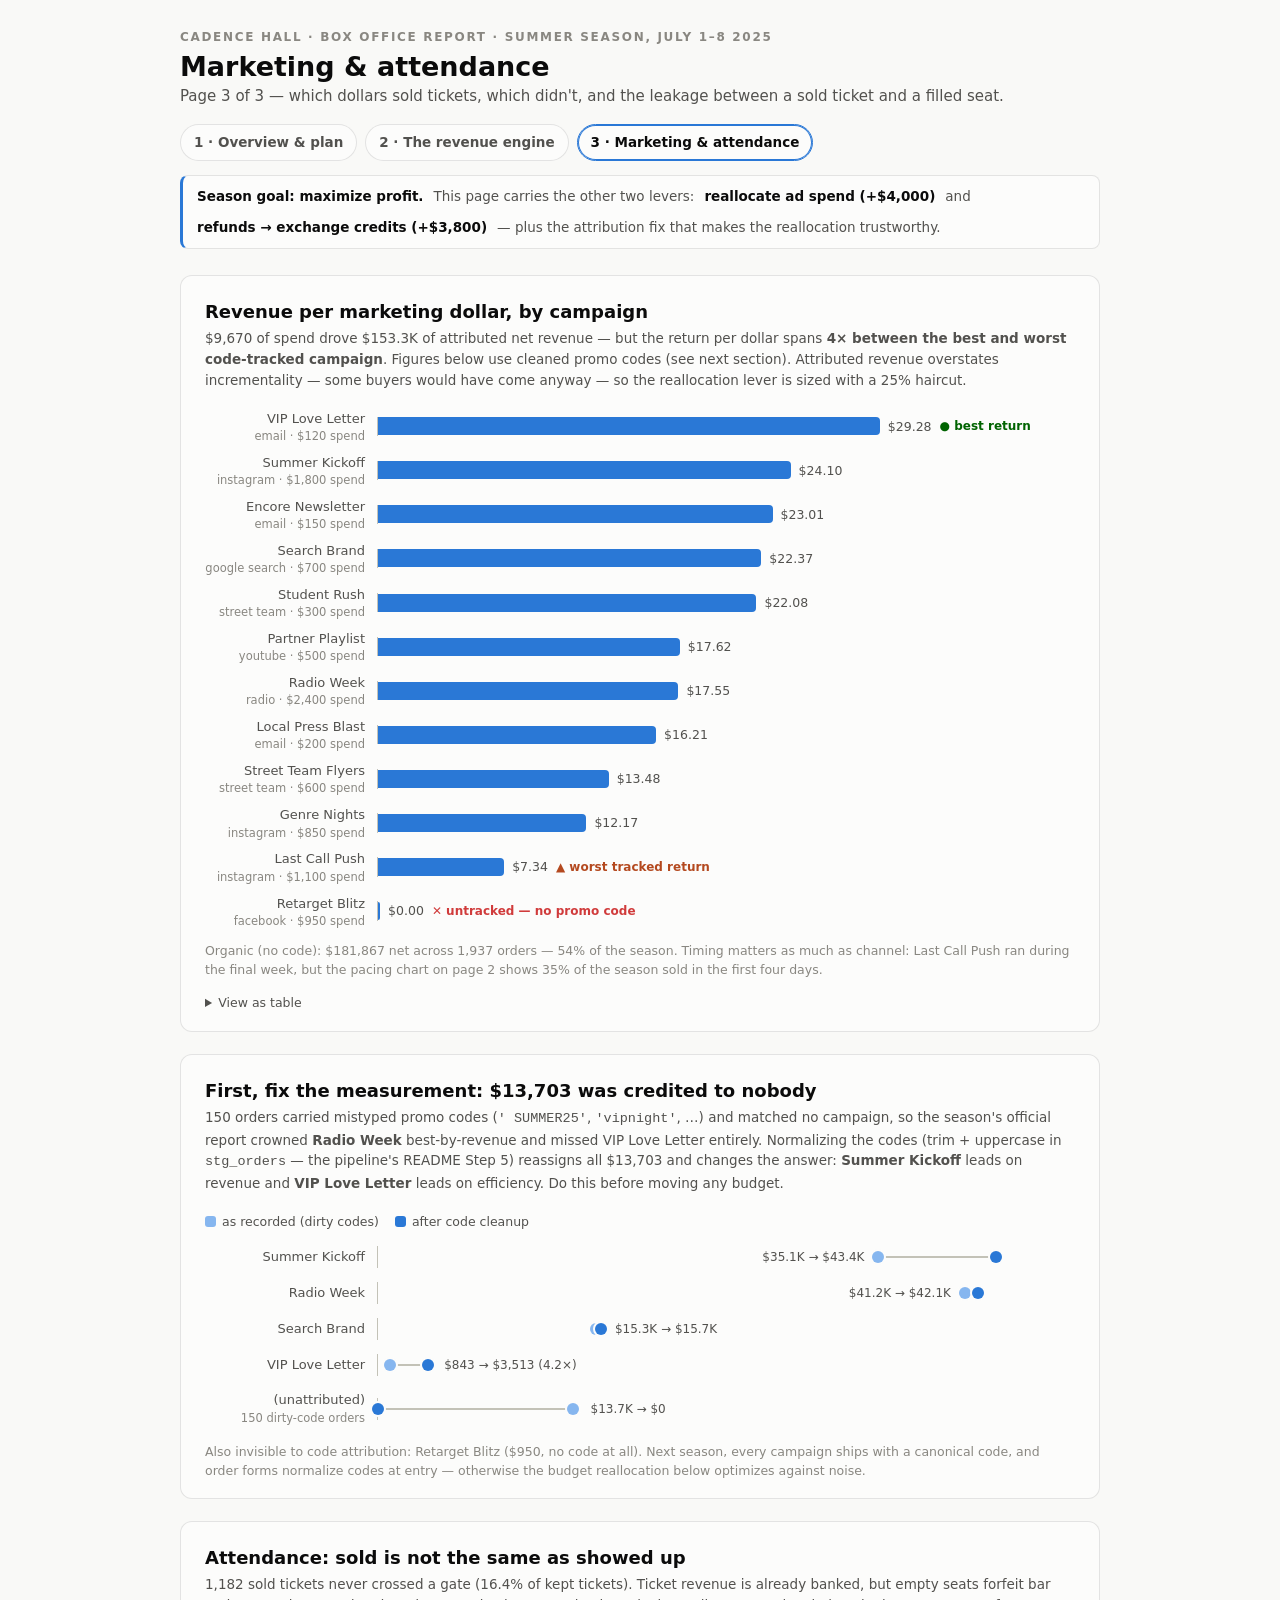
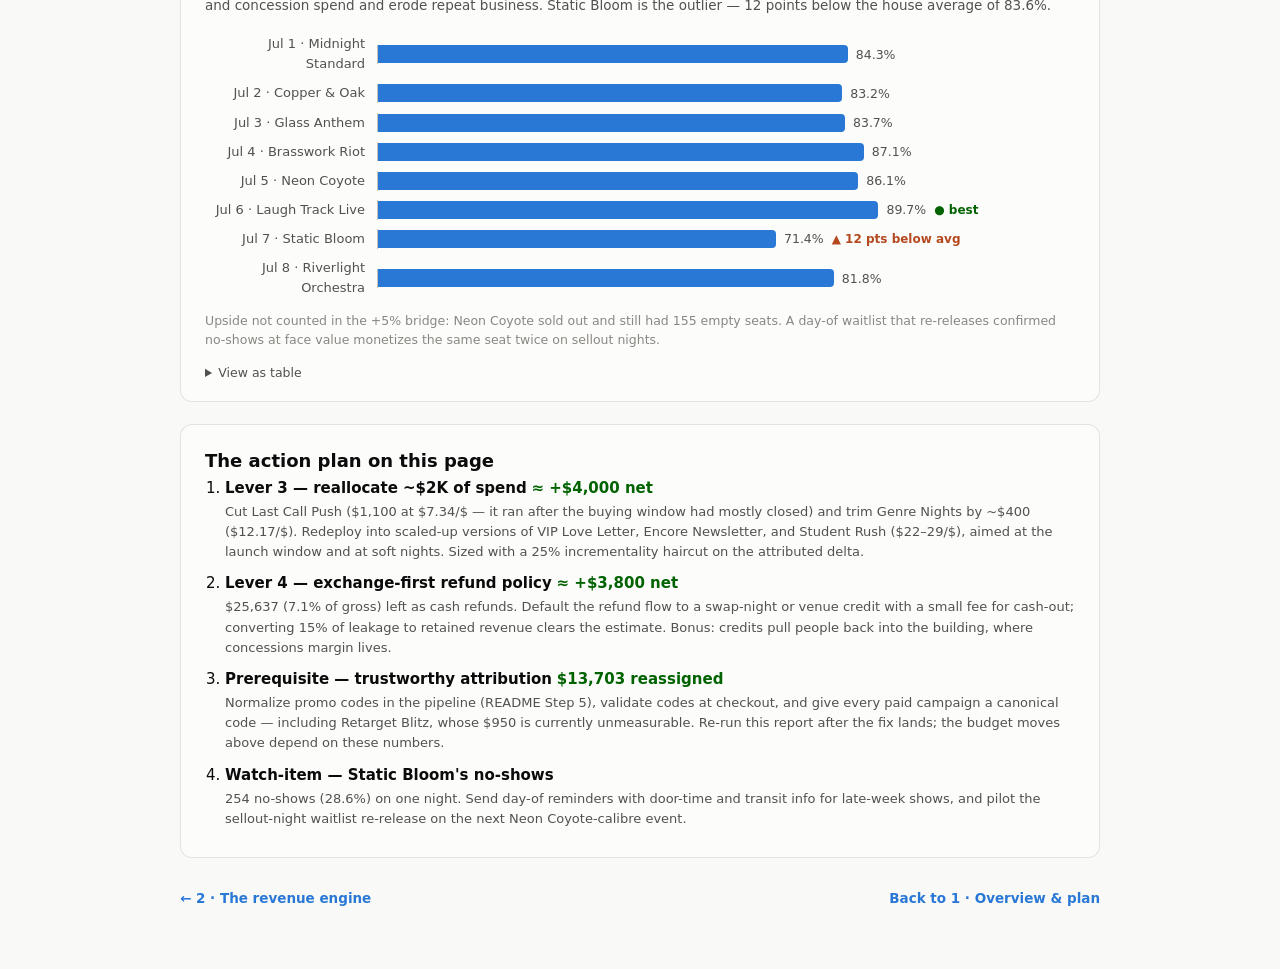
==== reports/boxoffice/marketing.html @ 955389da "Box office report: 3-page HTML dashboard targeting +5% YoY net revenue Static, dependency-free repor" ====
<!doctype html>
<html lang="en">
<head>
<meta charset="utf-8">
<meta name="viewport" content="width=device-width, initial-scale=1">
<title>Cadence Hall box office — 3 · Marketing &amp; attendance</title>
<link rel="stylesheet" href="report.css">
</head>
<body>

<header class="masthead">
  <div class="venue">Cadence Hall · Box office report · Summer season, July 1–8 2025</div>
  <h1>Marketing &amp; attendance</h1>
  <p class="sub">Page 3 of 3 — which dollars sold tickets, which didn't, and the leakage between a sold ticket and a filled seat.</p>
  <nav class="pages" aria-label="Report pages">
    <a href="index.html">1 · Overview &amp; plan</a>
    <a href="revenue.html">2 · The revenue engine</a>
    <a href="marketing.html" aria-current="page">3 · Marketing &amp; attendance</a>
  </nav>
  <p class="goal"><strong>Season goal: maximize profit.</strong> This page carries the other two levers: <strong>reallocate ad spend (+$4,000)</strong> and <strong>refunds → exchange credits (+$3,800)</strong> — plus the attribution fix that makes the reallocation trustworthy.</p>
</header>

<main>

<section class="card">
  <h2>Revenue per marketing dollar, by campaign</h2>
  <p class="lede">$9,670 of spend drove $153.3K of attributed net revenue — but the return per dollar spans <strong>4× between the best and worst code-tracked campaign</strong>. Figures below use cleaned promo codes (see next section). Attributed revenue overstates incrementality — some buyers would have come anyway — so the reallocation lever is sized with a 25% haircut.</p>

  <div class="hbars" role="img" aria-label="Bar chart of net revenue per dollar of spend by campaign, from VIP Love Letter at $29.28 down to Retarget Blitz at $0.">
    <div class="rlabel">VIP Love Letter<small>email · $120 spend</small></div>
    <div class="rbar"><div class="bar" style="width:72%" tabindex="0" data-tip="VIP Love Letter — $29.28 net per $1 · $3,513 attributed · 84 tickets · skews VIP tier"></div><span class="val">$29.28</span><span class="flag good">● best return</span></div>

    <div class="rlabel">Summer Kickoff<small>instagram · $1,800 spend</small></div>
    <div class="rbar"><div class="bar" style="width:59.2%" tabindex="0" data-tip="Summer Kickoff — $24.10 net per $1 · $43,371 attributed · 1,007 tickets · the volume leader"></div><span class="val">$24.10</span></div>

    <div class="rlabel">Encore Newsletter<small>email · $150 spend</small></div>
    <div class="rbar"><div class="bar" style="width:56.6%" tabindex="0" data-tip="Encore Newsletter — $23.01 net per $1 · $3,452 attributed · 77 tickets"></div><span class="val">$23.01</span></div>

    <div class="rlabel">Search Brand<small>google search · $700 spend</small></div>
    <div class="rbar"><div class="bar" style="width:55%" tabindex="0" data-tip="Search Brand — $22.37 net per $1 · $15,656 attributed · 382 tickets"></div><span class="val">$22.37</span></div>

    <div class="rlabel">Student Rush<small>street team · $300 spend</small></div>
    <div class="rbar"><div class="bar" style="width:54.3%" tabindex="0" data-tip="Student Rush — $22.08 net per $1 · $6,623 attributed · 157 tickets"></div><span class="val">$22.08</span></div>

    <div class="rlabel">Partner Playlist<small>youtube · $500 spend</small></div>
    <div class="rbar"><div class="bar" style="width:43.3%" tabindex="0" data-tip="Partner Playlist — $17.62 net per $1 · $8,809 attributed · 203 tickets"></div><span class="val">$17.62</span></div>

    <div class="rlabel">Radio Week<small>radio · $2,400 spend</small></div>
    <div class="rbar"><div class="bar" style="width:43.1%" tabindex="0" data-tip="Radio Week — $17.55 net per $1 · $42,123 attributed · 972 tickets · the biggest budget line, middling efficiency"></div><span class="val">$17.55</span></div>

    <div class="rlabel">Local Press Blast<small>email · $200 spend</small></div>
    <div class="rbar"><div class="bar" style="width:39.9%" tabindex="0" data-tip="Local Press Blast — $16.21 net per $1 · $3,242 attributed · 78 tickets"></div><span class="val">$16.21</span></div>

    <div class="rlabel">Street Team Flyers<small>street team · $600 spend</small></div>
    <div class="rbar"><div class="bar" style="width:33.1%" tabindex="0" data-tip="Street Team Flyers — $13.48 net per $1 · $8,086 attributed · 191 tickets"></div><span class="val">$13.48</span></div>

    <div class="rlabel">Genre Nights<small>instagram · $850 spend</small></div>
    <div class="rbar"><div class="bar" style="width:29.9%" tabindex="0" data-tip="Genre Nights — $12.17 net per $1 · $10,345 attributed · 235 tickets"></div><span class="val">$12.17</span></div>

    <div class="rlabel">Last Call Push<small>instagram · $1,100 spend</small></div>
    <div class="rbar"><div class="bar" style="width:18.1%" tabindex="0" data-tip="Last Call Push — $7.34 net per $1 · $8,079 attributed · 187 tickets · ran Jul 1–8, after most buying had happened (see pacing, page 2)"></div><span class="val">$7.34</span><span class="flag serious">▲ worst tracked return</span></div>

    <div class="rlabel">Retarget Blitz<small>facebook · $950 spend</small></div>
    <div class="rbar"><div class="bar" style="width:0.3%" tabindex="0" data-tip="Retarget Blitz — $950 spent, zero orders attributed: the campaign ran with no promo code, so code-based attribution cannot see it at all"></div><span class="val">$0.00</span><span class="flag critical">✕ untracked — no promo code</span></div>
  </div>

  <p class="note">Organic (no code): $181,867 net across 1,937 orders — 54% of the season. Timing matters as much as channel: Last Call Push ran during the final week, but the pacing chart on page 2 shows 35% of the season sold in the first four days.</p>

  <details class="tablewrap">
    <summary>View as table</summary>
    <div class="scroll">
    <table class="data">
      <tr><th>Campaign</th><th>Channel</th><th>Spend</th><th>Orders</th><th>Tickets</th><th>Attributed net</th><th>Net per $1</th></tr>
      <tr><td>VIP Love Letter</td><td>email</td><td>$120</td><td>41</td><td>84</td><td>$3,513</td><td>$29.28</td></tr>
      <tr><td>Summer Kickoff</td><td>instagram</td><td>$1,800</td><td>472</td><td>1,007</td><td>$43,371</td><td>$24.10</td></tr>
      <tr><td>Encore Newsletter</td><td>email</td><td>$150</td><td>36</td><td>77</td><td>$3,452</td><td>$23.01</td></tr>
      <tr><td>Search Brand</td><td>google search</td><td>$700</td><td>180</td><td>382</td><td>$15,656</td><td>$22.37</td></tr>
      <tr><td>Student Rush</td><td>street team</td><td>$300</td><td>78</td><td>157</td><td>$6,623</td><td>$22.08</td></tr>
      <tr><td>Partner Playlist</td><td>youtube</td><td>$500</td><td>90</td><td>203</td><td>$8,809</td><td>$17.62</td></tr>
      <tr><td>Radio Week</td><td>radio</td><td>$2,400</td><td>454</td><td>972</td><td>$42,123</td><td>$17.55</td></tr>
      <tr><td>Local Press Blast</td><td>email</td><td>$200</td><td>41</td><td>78</td><td>$3,242</td><td>$16.21</td></tr>
      <tr><td>Street Team Flyers</td><td>street team</td><td>$600</td><td>91</td><td>191</td><td>$8,086</td><td>$13.48</td></tr>
      <tr><td>Genre Nights</td><td>instagram</td><td>$850</td><td>109</td><td>235</td><td>$10,345</td><td>$12.17</td></tr>
      <tr><td>Last Call Push</td><td>instagram</td><td>$1,100</td><td>89</td><td>187</td><td>$8,079</td><td>$7.34</td></tr>
      <tr><td>Retarget Blitz</td><td>facebook</td><td>$950</td><td>0</td><td>0</td><td>$0</td><td>$0.00</td></tr>
      <tr><td>(organic — no code)</td><td>—</td><td>$0</td><td>1,937</td><td>4,172</td><td>$181,867</td><td>—</td></tr>
    </table>
    </div>
  </details>
</section>

<section class="card" id="attribution">
  <h2>First, fix the measurement: $13,703 was credited to nobody</h2>
  <p class="lede">150 orders carried mistyped promo codes (<code>' SUMMER25'</code>, <code>'vipnight'</code>, …) and matched no campaign, so the season's official report crowned <strong>Radio Week</strong> best-by-revenue and missed VIP Love Letter entirely. Normalizing the codes (trim + uppercase in <code>stg_orders</code> — the pipeline's README Step 5) reassigns all $13,703 and changes the answer: <strong>Summer Kickoff</strong> leads on revenue and <strong>VIP Love Letter</strong> leads on efficiency. Do this before moving any budget.</p>

  <div class="legend">
    <span class="key"><span class="swatch" style="background:var(--s1-soft)"></span>as recorded (dirty codes)</span>
    <span class="key"><span class="swatch" style="background:var(--s1)"></span>after code cleanup</span>
  </div>

  <div class="dumbbell" role="img" aria-label="Dumbbell chart of attributed net revenue before and after promo-code cleanup for the five most affected rows.">
    <div class="drow">
      <div class="rlabel">Summer Kickoff</div>
      <div class="dtrack">
        <span class="join" style="left:71.8%; width:16.9%"></span>
        <span class="pt pre" style="left:71.8%" tabindex="0" data-tip="Summer Kickoff as recorded: $35,130 — ~90 of its orders had mangled codes"></span>
        <span class="pt post" style="left:88.7%" tabindex="0" data-tip="Summer Kickoff after cleanup: $43,371 (+$8,241)"></span>
        <span class="dval before" style="left:69.8%">$35.1K → $43.4K</span>
      </div>
    </div>
    <div class="drow">
      <div class="rlabel">Radio Week</div>
      <div class="dtrack">
        <span class="join" style="left:84.2%; width:1.9%"></span>
        <span class="pt pre" style="left:84.2%" tabindex="0" data-tip="Radio Week as recorded: $41,183"></span>
        <span class="pt post" style="left:86.1%" tabindex="0" data-tip="Radio Week after cleanup: $42,123 (+$940)"></span>
        <span class="dval before" style="left:82.2%">$41.2K → $42.1K</span>
      </div>
    </div>
    <div class="drow">
      <div class="rlabel">Search Brand</div>
      <div class="dtrack">
        <span class="join" style="left:31.3%; width:0.7%"></span>
        <span class="pt pre" style="left:31.3%" tabindex="0" data-tip="Search Brand as recorded: $15,308"></span>
        <span class="pt post" style="left:32%" tabindex="0" data-tip="Search Brand after cleanup: $15,656 (+$348)"></span>
        <span class="dval" style="left:34%">$15.3K → $15.7K</span>
      </div>
    </div>
    <div class="drow">
      <div class="rlabel">VIP Love Letter</div>
      <div class="dtrack">
        <span class="join" style="left:1.7%; width:5.5%"></span>
        <span class="pt pre" style="left:1.7%" tabindex="0" data-tip="VIP Love Letter as recorded: $843 — 30 of its 41 orders had mangled codes, hiding the season's best return"></span>
        <span class="pt post" style="left:7.2%" tabindex="0" data-tip="VIP Love Letter after cleanup: $3,513 (+$2,670) — 4.2× what was recorded"></span>
        <span class="dval" style="left:9.5%">$843 → $3,513 (4.2×)</span>
      </div>
    </div>
    <div class="drow">
      <div class="rlabel">(unattributed)<small>150 dirty-code orders</small></div>
      <div class="dtrack">
        <span class="join" style="left:0%; width:28%"></span>
        <span class="pt post" style="left:0%" tabindex="0" data-tip="Unattributed after cleanup: $0 — every dirty code reassigned to its campaign"></span>
        <span class="pt pre" style="left:28%" tabindex="0" data-tip="Unattributed as recorded: $13,703 of net revenue matching no campaign"></span>
        <span class="dval" style="left:30.5%">$13.7K → $0</span>
      </div>
    </div>
  </div>

  <p class="note">Also invisible to code attribution: Retarget Blitz ($950, no code at all). Next season, every campaign ships with a canonical code, and order forms normalize codes at entry — otherwise the budget reallocation below optimizes against noise.</p>
</section>

<section class="card">
  <h2>Attendance: sold is not the same as showed up</h2>
  <p class="lede">1,182 sold tickets never crossed a gate (16.4% of kept tickets). Ticket revenue is already banked, but empty seats forfeit bar and concession spend and erode repeat business. Static Bloom is the outlier — 12 points below the house average of 83.6%.</p>

  <div class="hbars" role="img" aria-label="Bar chart of show-up rate by night, chronological. House average 83.6%; Static Bloom lowest at 71.4%.">
    <div class="rlabel">Jul 1 · Midnight Standard</div>
    <div class="rbar"><div class="bar" style="width:67.4%" tabindex="0" data-tip="The Midnight Standard — 84.3% show-up · 764 of 906 kept tickets scanned · 142 no-shows"></div><span class="val">84.3%</span></div>
    <div class="rlabel">Jul 2 · Copper &amp; Oak</div>
    <div class="rbar"><div class="bar" style="width:66.6%" tabindex="0" data-tip="Copper &amp; Oak — 83.2% show-up · 681 of 819 · 138 no-shows"></div><span class="val">83.2%</span></div>
    <div class="rlabel">Jul 3 · Glass Anthem</div>
    <div class="rbar"><div class="bar" style="width:67%" tabindex="0" data-tip="Glass Anthem — 83.7% show-up · 416 of 497 · 81 no-shows"></div><span class="val">83.7%</span></div>
    <div class="rlabel">Jul 4 · Brasswork Riot</div>
    <div class="rbar"><div class="bar" style="width:69.7%" tabindex="0" data-tip="Brasswork Riot — 87.1% show-up · 911 of 1,046 · 135 no-shows"></div><span class="val">87.1%</span></div>
    <div class="rlabel">Jul 5 · Neon Coyote</div>
    <div class="rbar"><div class="bar" style="width:68.9%" tabindex="0" data-tip="Neon Coyote — 86.1% show-up · 958 of 1,113 · 155 no-shows on a sold-out night: releasable inventory"></div><span class="val">86.1%</span></div>
    <div class="rlabel">Jul 6 · Laugh Track Live</div>
    <div class="rbar"><div class="bar" style="width:71.8%" tabindex="0" data-tip="Laugh Track Live — 89.7% show-up · 866 of 965 · 99 no-shows — the season's best"></div><span class="val">89.7%</span><span class="flag good">● best</span></div>
    <div class="rlabel">Jul 7 · Static Bloom</div>
    <div class="rbar"><div class="bar" style="width:57.1%" tabindex="0" data-tip="Static Bloom — 71.4% show-up · 635 of 889 · 254 no-shows, more than double the house median"></div><span class="val">71.4%</span><span class="flag serious">▲ 12 pts below avg</span></div>
    <div class="rlabel">Jul 8 · Riverlight Orchestra</div>
    <div class="rbar"><div class="bar" style="width:65.4%" tabindex="0" data-tip="Riverlight Orchestra — 81.8% show-up · 799 of 977 · 178 no-shows"></div><span class="val">81.8%</span></div>
  </div>

  <p class="note">Upside not counted in the +5% bridge: Neon Coyote sold out and still had 155 empty seats. A day-of waitlist that re-releases confirmed no-shows at face value monetizes the same seat twice on sellout nights.</p>

  <details class="tablewrap">
    <summary>View as table</summary>
    <div class="scroll">
    <table class="data">
      <tr><th>Event</th><th>Date</th><th>Kept tickets</th><th>Scanned</th><th>Show-up</th><th>No-shows</th></tr>
      <tr><td>The Midnight Standard</td><td>Jul 1</td><td>906</td><td>764</td><td>84.3%</td><td>142</td></tr>
      <tr><td>Copper &amp; Oak</td><td>Jul 2</td><td>819</td><td>681</td><td>83.2%</td><td>138</td></tr>
      <tr><td>Glass Anthem</td><td>Jul 3</td><td>497</td><td>416</td><td>83.7%</td><td>81</td></tr>
      <tr><td>Brasswork Riot</td><td>Jul 4</td><td>1,046</td><td>911</td><td>87.1%</td><td>135</td></tr>
      <tr><td>Neon Coyote</td><td>Jul 5</td><td>1,113</td><td>958</td><td>86.1%</td><td>155</td></tr>
      <tr><td>Laugh Track Live</td><td>Jul 6</td><td>965</td><td>866</td><td>89.7%</td><td>99</td></tr>
      <tr><td>Static Bloom</td><td>Jul 7</td><td>889</td><td>635</td><td>71.4%</td><td>254</td></tr>
      <tr><td>Riverlight Orchestra</td><td>Jul 8</td><td>977</td><td>799</td><td>81.8%</td><td>178</td></tr>
    </table>
    </div>
  </details>
</section>

<section class="card">
  <h2>The action plan on this page</h2>
  <ol class="actions">
    <li><strong>Lever 3 — reallocate ~$2K of spend</strong> <span class="amount">≈ +$4,000 net</span>
      <p>Cut Last Call Push ($1,100 at $7.34/$ — it ran after the buying window had mostly closed) and trim Genre Nights by ~$400 ($12.17/$). Redeploy into scaled-up versions of VIP Love Letter, Encore Newsletter, and Student Rush ($22–29/$), aimed at the launch window and at soft nights. Sized with a 25% incrementality haircut on the attributed delta.</p></li>
    <li><strong>Lever 4 — exchange-first refund policy</strong> <span class="amount">≈ +$3,800 net</span>
      <p>$25,637 (7.1% of gross) left as cash refunds. Default the refund flow to a swap-night or venue credit with a small fee for cash-out; converting 15% of leakage to retained revenue clears the estimate. Bonus: credits pull people back into the building, where concessions margin lives.</p></li>
    <li><strong>Prerequisite — trustworthy attribution</strong> <span class="amount">$13,703 reassigned</span>
      <p>Normalize promo codes in the pipeline (README Step 5), validate codes at checkout, and give every paid campaign a canonical code — including Retarget Blitz, whose $950 is currently unmeasurable. Re-run this report after the fix lands; the budget moves above depend on these numbers.</p></li>
    <li><strong>Watch-item — Static Bloom's no-shows</strong>
      <p>254 no-shows (28.6%) on one night. Send day-of reminders with door-time and transit info for late-week shows, and pilot the sellout-night waitlist re-release on the next Neon Coyote-calibre event.</p></li>
  </ol>
</section>

<div class="pagefoot">
  <a href="revenue.html">← 2 · The revenue engine</a>
  <a href="index.html">Back to 1 · Overview &amp; plan</a>
</div>

</main>
<script src="report.js"></script>
</body>
</html>
---- reports/boxoffice/report.css ----
/* Cadence Hall box office report — shared styles.
   Tokens follow the dataviz reference palette (validated light + dark). */

:root {
  color-scheme: light;
  --plane: #f9f9f7;
  --surface: #fcfcfb;
  --ink: #0b0b0b;
  --ink-2: #52514e;
  --muted: #898781;
  --grid: #e1e0d9;
  --baseline: #c3c2b7;
  --border: rgba(11, 11, 11, 0.10);
  --s1: #2a78d6;        /* categorical slot 1 — blue */
  --s1-soft: #86b6ef;   /* lighter step of same ramp (dumbbell "before", meter track uses --s1-track) */
  --s1-track: #cde2fb;
  --s1-wash: rgba(42, 120, 214, 0.10);
  --s2: #eb6834;        /* slot 2 — orange */
  --s3: #1baf7a;        /* slot 3 — aqua */
  --good: #006300;      /* success text (light) */
  --serious: #b4491f;   /* serious, darkened for text use on light */
  --critical: #d03b3b;
}
@media (prefers-color-scheme: dark) {
  :root:where(:not([data-theme="light"])) {
    color-scheme: dark;
    --plane: #0d0d0d;
    --surface: #1a1a19;
    --ink: #ffffff;
    --ink-2: #c3c2b7;
    --muted: #898781;
    --grid: #2c2c2a;
    --baseline: #383835;
    --border: rgba(255, 255, 255, 0.10);
    --s1: #3987e5;
    --s1-soft: #5598e7;
    --s1-track: #0d366b;
    --s1-wash: rgba(57, 135, 229, 0.12);
    --s2: #d95926;
    --s3: #199e70;
    --good: #0ca30c;
    --serious: #ec835a;
    --critical: #e66767;
  }
}
:root[data-theme="dark"] {
  color-scheme: dark;
  --plane: #0d0d0d;
  --surface: #1a1a19;
  --ink: #ffffff;
  --ink-2: #c3c2b7;
  --muted: #898781;
  --grid: #2c2c2a;
  --baseline: #383835;
  --border: rgba(255, 255, 255, 0.10);
  --s1: #3987e5;
  --s1-soft: #5598e7;
  --s1-track: #0d366b;
  --s1-wash: rgba(57, 135, 229, 0.12);
  --s2: #d95926;
  --s3: #199e70;
  --good: #0ca30c;
  --serious: #ec835a;
  --critical: #e66767;
}

* { box-sizing: border-box; }
body {
  margin: 0;
  background: var(--plane);
  color: var(--ink);
  font: 15px/1.55 system-ui, -apple-system, "Segoe UI", sans-serif;
}
main { max-width: 960px; margin: 0 auto; padding: 0 20px 64px; }
a { color: var(--s1); }

/* ---- header / nav / goal ribbon ---- */
.masthead { max-width: 960px; margin: 0 auto; padding: 28px 20px 0; }
.masthead .venue {
  font-size: 12px; letter-spacing: 0.14em; text-transform: uppercase;
  color: var(--muted); font-weight: 600;
}
.masthead h1 { margin: 4px 0 2px; font-size: 27px; line-height: 1.2; }
.masthead .sub { color: var(--ink-2); margin: 0 0 16px; }
nav.pages { display: flex; gap: 8px; flex-wrap: wrap; margin: 0 0 14px; }
nav.pages a {
  text-decoration: none; color: var(--ink-2); font-size: 13.5px; font-weight: 600;
  padding: 7px 13px; border: 1px solid var(--border); border-radius: 999px;
  background: var(--surface);
}
nav.pages a[aria-current="page"] { color: var(--ink); border-color: var(--s1); box-shadow: inset 0 0 0 1px var(--s1); }
.goal {
  display: flex; gap: 10px; align-items: baseline; flex-wrap: wrap;
  border: 1px solid var(--border); border-left: 3px solid var(--s1); border-radius: 8px;
  background: var(--surface); padding: 10px 14px; margin: 0 0 26px; font-size: 13.5px; color: var(--ink-2);
}
.goal strong { color: var(--ink); }

/* ---- cards & section chrome ---- */
section.card {
  background: var(--surface); border: 1px solid var(--border); border-radius: 12px;
  padding: 22px 24px 18px; margin: 0 0 22px;
}
section.card h2 { margin: 0 0 2px; font-size: 18px; }
section.card > .lede { margin: 0 0 18px; color: var(--ink-2); font-size: 13.5px; }
.note { color: var(--muted); font-size: 12.5px; margin: 12px 0 0; }
.spark-note { color: var(--ink-2); font-size: 13.5px; }

/* ---- hero + KPI tiles ---- */
.hero-row { display: flex; gap: 28px; align-items: flex-end; flex-wrap: wrap; margin-bottom: 18px; }
.hero .label { font-size: 13px; color: var(--ink-2); }
.hero .value { font-size: 52px; font-weight: 650; line-height: 1.05; letter-spacing: -0.01em; }
.hero .delta { font-size: 13.5px; color: var(--ink-2); margin-top: 2px; }
.hero .delta b { color: var(--good); }
.kpis { display: grid; grid-template-columns: repeat(auto-fit, minmax(150px, 1fr)); gap: 10px; }
.kpi { border: 1px solid var(--border); border-radius: 10px; padding: 12px 14px; min-width: 0; }
.kpi .label { font-size: 12.5px; color: var(--ink-2); }
.kpi .value { font-size: 22px; font-weight: 650; margin-top: 1px; }
.kpi .hint { font-size: 12px; color: var(--muted); margin-top: 1px; }

/* ---- horizontal bar chart (CSS grid rows) ---- */
.hbars { display: grid; grid-template-columns: minmax(120px, 172px) minmax(0, 1fr); row-gap: 9px; align-items: center; }
.hbars .rlabel { font-size: 13px; color: var(--ink-2); padding-right: 12px; text-align: right; overflow-wrap: anywhere; }
.hbars .rlabel small { display: block; color: var(--muted); font-size: 11.5px; line-height: 1.3; }
.hbars .rbar { display: flex; align-items: center; gap: 8px; min-width: 0; border-left: 1px solid var(--baseline); padding-left: 0; }
.bar {
  height: 18px; background: var(--s1); border-radius: 0 4px 4px 0; flex: none;
  min-width: 2px; outline-offset: 2px;
}
.bar:focus-visible { outline: 2px solid var(--s1); }
.rbar .val { font-size: 12.5px; color: var(--ink-2); white-space: nowrap; }
.rbar .flag { font-size: 12px; white-space: nowrap; font-weight: 600; }
.flag.serious { color: var(--serious); }
.flag.good { color: var(--good); }
.flag.critical { color: var(--critical); }

/* stacked variant: segments separated by a 2px surface gap */
.rbar.stack { gap: 0; }
.rbar.stack .seg { height: 18px; flex: none; min-width: 1px; }
.rbar.stack .seg + .seg { margin-left: 2px; }
.rbar.stack .seg.last { border-radius: 0 4px 4px 0; }
.seg.t-ga { background: var(--s1); }
.seg.t-bal { background: var(--s2); }
.seg.t-vip { background: var(--s3); }
.rbar.stack .val { margin-left: 8px; }

/* reference line overlay inside a bar row area */
.rbar { position: relative; }
.refline {
  position: absolute; top: -4px; bottom: -4px; width: 0;
  border-left: 2px dotted var(--muted); pointer-events: none;
}
.refline .tag {
  position: absolute; top: -1.35em; left: -8px; font-size: 10.5px; color: var(--muted); white-space: nowrap;
}

/* ---- meters (sell-through vs capacity) ---- */
.meter-row { display: grid; grid-template-columns: minmax(120px, 172px) minmax(0, 1fr) 118px; gap: 0 8px; align-items: center; margin-bottom: 9px; }
.meter-row .rlabel { font-size: 13px; color: var(--ink-2); text-align: right; padding-right: 12px; }
.meter { height: 14px; border-radius: 4px; background: var(--s1-track); overflow: hidden; }
.meter > i { display: block; height: 100%; background: var(--s1); border-radius: 0 4px 4px 0; }
.meter > i.full { border-radius: 0; }
.meter-row .val { font-size: 12.5px; color: var(--ink-2); white-space: nowrap; }

/* ---- legend ---- */
.legend { display: flex; gap: 16px; flex-wrap: wrap; margin: 0 0 14px; font-size: 12.5px; color: var(--ink-2); }
.legend .key { display: inline-flex; align-items: center; gap: 6px; }
.legend .swatch { width: 11px; height: 11px; border-radius: 3px; display: inline-block; }

/* ---- dumbbell ---- */
.dumbbell .drow { display: grid; grid-template-columns: minmax(120px, 172px) minmax(0, 1fr); align-items: center; row-gap: 14px; margin-bottom: 14px; }
.dumbbell .rlabel { font-size: 13px; color: var(--ink-2); text-align: right; padding-right: 12px; }
.dumbbell .rlabel small { display: block; color: var(--muted); font-size: 11.5px; }
.dtrack { position: relative; height: 22px; border-left: 1px solid var(--baseline); }
.dtrack .join { position: absolute; top: 50%; height: 2px; margin-top: -1px; background: var(--baseline); }
.dtrack .pt {
  position: absolute; top: 50%; width: 12px; height: 12px; border-radius: 50%;
  transform: translate(-50%, -50%); box-shadow: 0 0 0 2px var(--surface);
}
.dtrack .pt.pre { background: var(--s1-soft); }
.dtrack .pt.post { background: var(--s1); }
.dtrack .dval { position: absolute; top: 50%; transform: translateY(-50%); font-size: 12px; color: var(--ink-2); white-space: nowrap; }
.dtrack .dval.before { transform: translate(-100%, -50%); }

/* ---- line chart (inline SVG) ---- */
figure.linechart { margin: 0; }
figure.linechart svg { width: 100%; height: auto; display: block; }
.svg-grid { stroke: var(--grid); stroke-width: 1; }
.svg-axis { stroke: var(--baseline); stroke-width: 1; }
.svg-tick { fill: var(--muted); font-size: 11px; }
.svg-lab { fill: var(--ink-2); font-size: 11.5px; font-weight: 600; }
.svg-line { stroke: var(--s1); stroke-width: 2; fill: none; stroke-linejoin: round; stroke-linecap: round; }
.svg-area { fill: var(--s1-wash); }
.svg-dot { fill: var(--s1); stroke: var(--surface); stroke-width: 2; }
.svg-hit { fill: transparent; cursor: default; }
.svg-hit:focus-visible { outline: none; stroke: var(--s1); stroke-width: 2; fill: var(--s1-wash); }

/* ---- table twin ---- */
details.tablewrap { margin-top: 14px; }
details.tablewrap summary { cursor: pointer; font-size: 12.5px; color: var(--ink-2); }
details.tablewrap .scroll { overflow-x: auto; }
table.data { border-collapse: collapse; margin-top: 10px; font-size: 13px; min-width: 420px; }
table.data th, table.data td { padding: 5px 14px 5px 0; text-align: right; border-bottom: 1px solid var(--grid); font-variant-numeric: tabular-nums; }
table.data th { color: var(--ink-2); font-weight: 600; font-size: 12px; }
table.data th:first-child, table.data td:first-child { text-align: left; font-variant-numeric: normal; }

/* ---- callout cards / action list ---- */
.cards3 { display: grid; grid-template-columns: repeat(auto-fit, minmax(240px, 1fr)); gap: 12px; }
.callout { border: 1px solid var(--border); border-radius: 10px; padding: 14px 16px; min-width: 0; }
.callout h3 { margin: 0 0 4px; font-size: 14.5px; }
.callout p { margin: 0; font-size: 13px; color: var(--ink-2); }
.callout .go { display: inline-block; margin-top: 8px; font-size: 13px; font-weight: 600; }
ol.actions { margin: 0; padding-left: 20px; }
ol.actions li { margin-bottom: 10px; }
ol.actions .amount { font-weight: 650; color: var(--good); white-space: nowrap; }
ol.actions p { margin: 2px 0 0; font-size: 13px; color: var(--ink-2); }

.pagefoot { display: flex; justify-content: space-between; gap: 12px; margin-top: 30px; font-size: 13.5px; }
.pagefoot a { font-weight: 600; text-decoration: none; }

/* On narrow screens the inline flags don't fit beside bars; their content is
   also in the tooltips, tables, and prose, so hide them rather than overflow. */
@media (max-width: 700px) {
  .rbar .flag { display: none; }
  .dtrack .dval { display: none; }
}

/* ---- tooltip ---- */
#tt {
  position: fixed; z-index: 10; pointer-events: none; display: none; max-width: 280px;
  background: var(--ink); color: var(--plane); font-size: 12.5px; line-height: 1.4;
  padding: 7px 10px; border-radius: 7px;
}
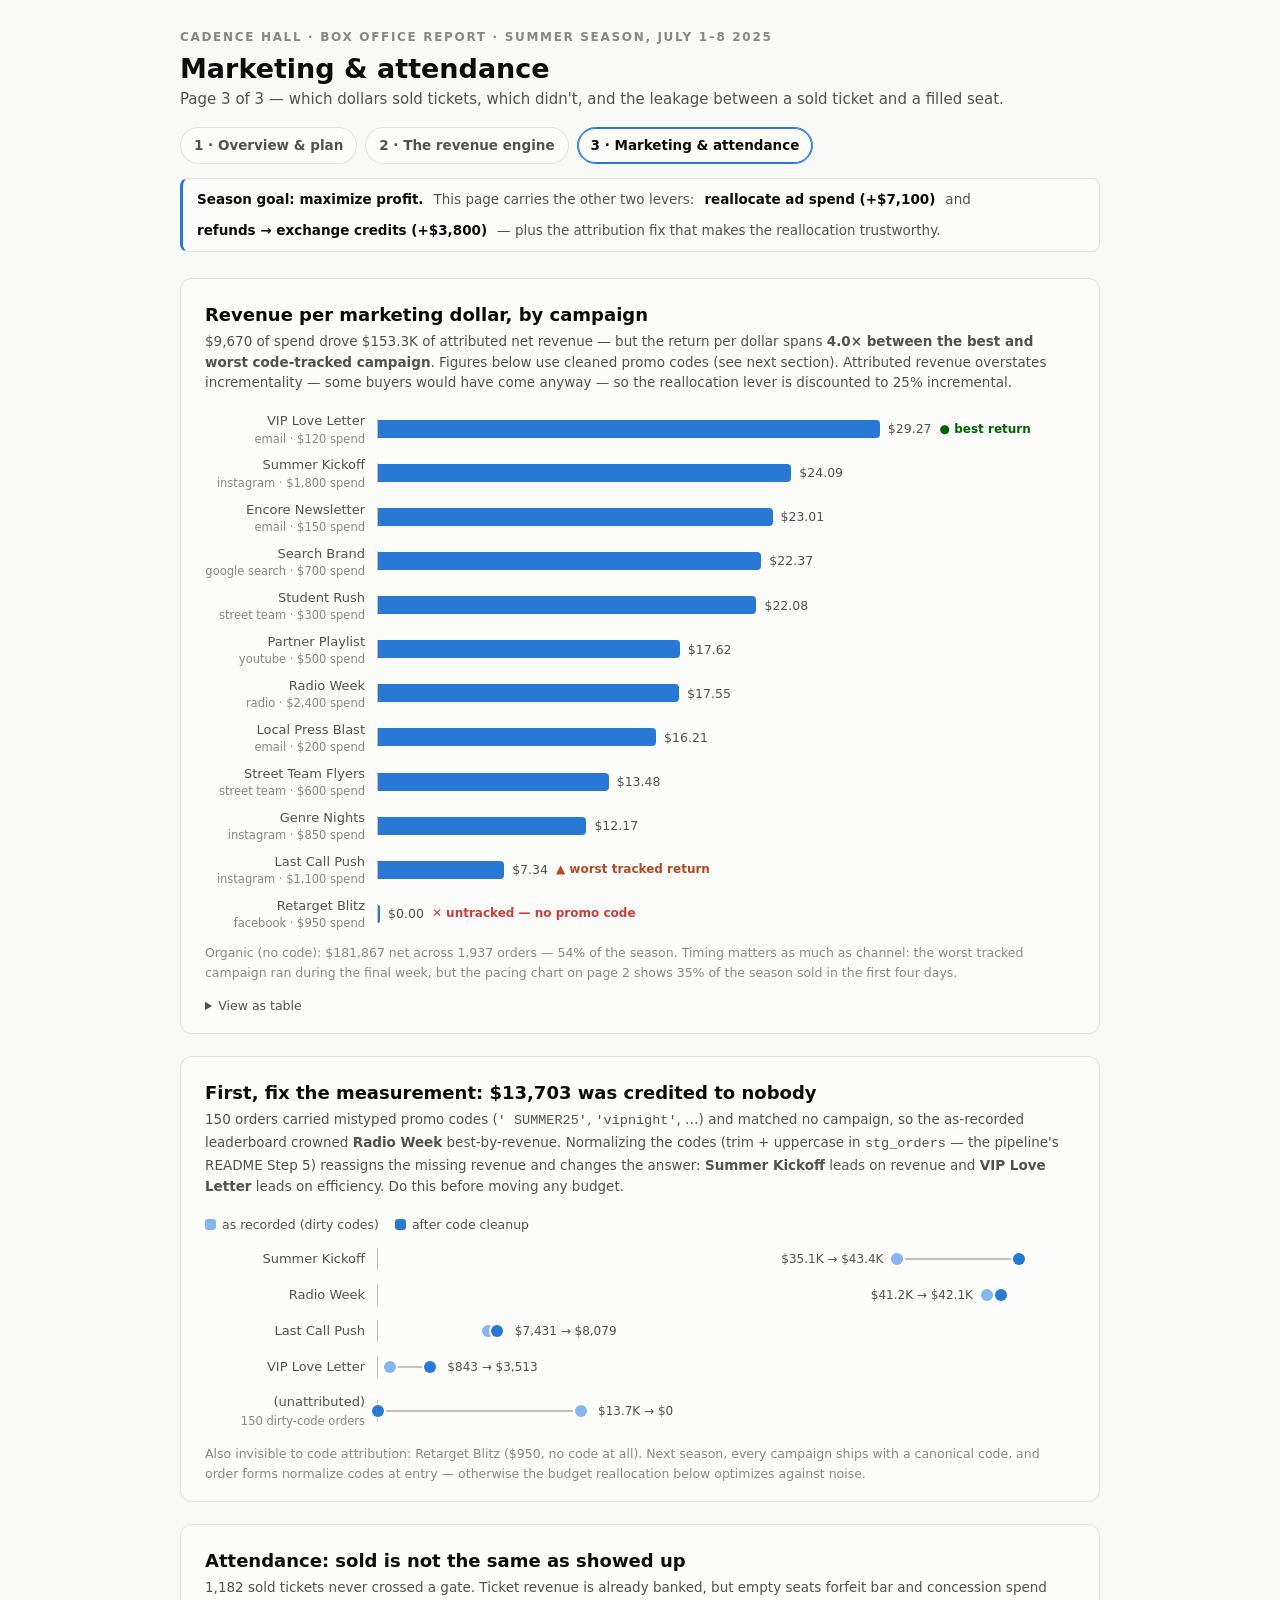
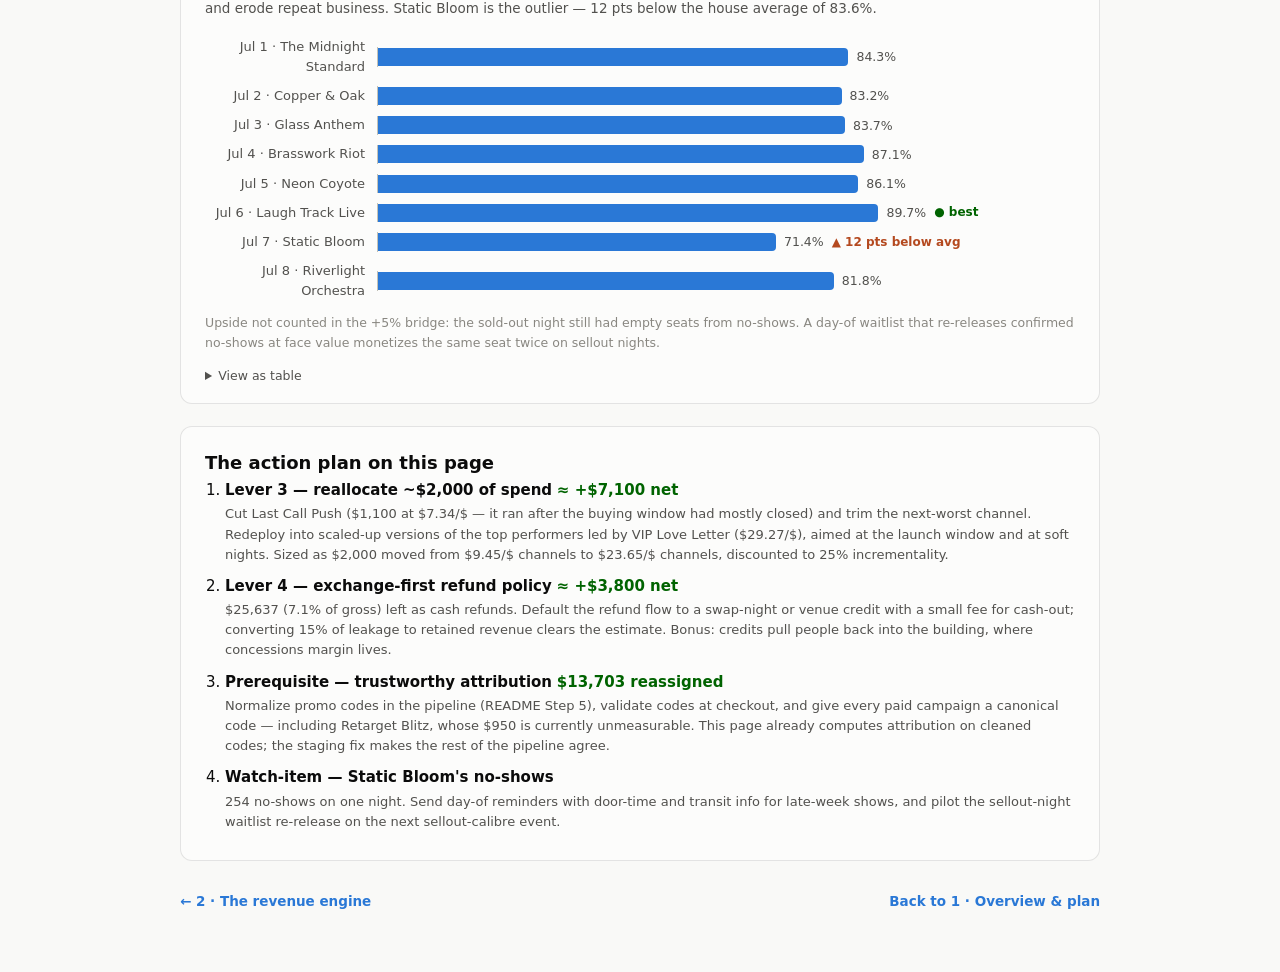
==== commit a8f52cfe: "Live data layer: boxoffice_dashboard_data asset + data-driven report pages The report now renders fr" ====
--- a/reports/boxoffice/marketing.html
+++ b/reports/boxoffice/marketing.html
@@ -9,7 +9,7 @@
 <body>
 
 <header class="masthead">
-  <div class="venue">Cadence Hall · Box office report · Summer season, July 1–8 2025</div>
+  <div class="venue">Cadence Hall · Box office report · <span data-fill="season.label">Summer season, July 1–8 2025</span></div>
   <h1>Marketing &amp; attendance</h1>
   <p class="sub">Page 3 of 3 — which dollars sold tickets, which didn't, and the leakage between a sold ticket and a filled seat.</p>
   <nav class="pages" aria-label="Report pages">
@@ -17,192 +17,64 @@
     <a href="revenue.html">2 · The revenue engine</a>
     <a href="marketing.html" aria-current="page">3 · Marketing &amp; attendance</a>
   </nav>
-  <p class="goal"><strong>Season goal: maximize profit.</strong> This page carries the other two levers: <strong>reallocate ad spend (+$4,000)</strong> and <strong>refunds → exchange credits (+$3,800)</strong> — plus the attribution fix that makes the reallocation trustworthy.</p>
+  <p class="goal"><strong>Season goal: maximize profit.</strong> This page carries the other two levers: <strong>reallocate ad spend (<span data-fill="levers.2.amount" data-fmt="plus_usd0">+$7,100</span>)</strong> and <strong>refunds → exchange credits (<span data-fill="levers.3.amount" data-fmt="plus_usd0">+$3,800</span>)</strong> — plus the attribution fix that makes the reallocation trustworthy.</p>
 </header>
 
 <main>
 
 <section class="card">
   <h2>Revenue per marketing dollar, by campaign</h2>
-  <p class="lede">$9,670 of spend drove $153.3K of attributed net revenue — but the return per dollar spans <strong>4× between the best and worst code-tracked campaign</strong>. Figures below use cleaned promo codes (see next section). Attributed revenue overstates incrementality — some buyers would have come anyway — so the reallocation lever is sized with a 25% haircut.</p>
+  <p class="lede"><span data-fill="totals.marketing_spend" data-fmt="usd0">$9,670</span> of spend drove <span data-fill="totals.attributed_net_clean" data-fmt="usdk">$153.3K</span> of attributed net revenue — but the return per dollar spans <strong><span data-fill="derived.rpd_spread" data-fmt="x1">4×</span> between the best and worst code-tracked campaign</strong>. Figures below use cleaned promo codes (see next section). Attributed revenue overstates incrementality — some buyers would have come anyway — so the reallocation lever is discounted to <span data-fill="levers.2.detail.incrementality" data-fmt="pct0">25%</span> incremental.</p>
 
-  <div class="hbars" role="img" aria-label="Bar chart of net revenue per dollar of spend by campaign, from VIP Love Letter at $29.28 down to Retarget Blitz at $0.">
-    <div class="rlabel">VIP Love Letter<small>email · $120 spend</small></div>
-    <div class="rbar"><div class="bar" style="width:72%" tabindex="0" data-tip="VIP Love Letter — $29.28 net per $1 · $3,513 attributed · 84 tickets · skews VIP tier"></div><span class="val">$29.28</span><span class="flag good">● best return</span></div>
+  <div class="hbars" data-chart="rpd" role="img" aria-label="Bar chart of net revenue per dollar of spend by campaign, best to worst, with untracked campaigns at zero."></div>
 
-    <div class="rlabel">Summer Kickoff<small>instagram · $1,800 spend</small></div>
-    <div class="rbar"><div class="bar" style="width:59.2%" tabindex="0" data-tip="Summer Kickoff — $24.10 net per $1 · $43,371 attributed · 1,007 tickets · the volume leader"></div><span class="val">$24.10</span></div>
-
-    <div class="rlabel">Encore Newsletter<small>email · $150 spend</small></div>
-    <div class="rbar"><div class="bar" style="width:56.6%" tabindex="0" data-tip="Encore Newsletter — $23.01 net per $1 · $3,452 attributed · 77 tickets"></div><span class="val">$23.01</span></div>
-
-    <div class="rlabel">Search Brand<small>google search · $700 spend</small></div>
-    <div class="rbar"><div class="bar" style="width:55%" tabindex="0" data-tip="Search Brand — $22.37 net per $1 · $15,656 attributed · 382 tickets"></div><span class="val">$22.37</span></div>
-
-    <div class="rlabel">Student Rush<small>street team · $300 spend</small></div>
-    <div class="rbar"><div class="bar" style="width:54.3%" tabindex="0" data-tip="Student Rush — $22.08 net per $1 · $6,623 attributed · 157 tickets"></div><span class="val">$22.08</span></div>
-
-    <div class="rlabel">Partner Playlist<small>youtube · $500 spend</small></div>
-    <div class="rbar"><div class="bar" style="width:43.3%" tabindex="0" data-tip="Partner Playlist — $17.62 net per $1 · $8,809 attributed · 203 tickets"></div><span class="val">$17.62</span></div>
-
-    <div class="rlabel">Radio Week<small>radio · $2,400 spend</small></div>
-    <div class="rbar"><div class="bar" style="width:43.1%" tabindex="0" data-tip="Radio Week — $17.55 net per $1 · $42,123 attributed · 972 tickets · the biggest budget line, middling efficiency"></div><span class="val">$17.55</span></div>
-
-    <div class="rlabel">Local Press Blast<small>email · $200 spend</small></div>
-    <div class="rbar"><div class="bar" style="width:39.9%" tabindex="0" data-tip="Local Press Blast — $16.21 net per $1 · $3,242 attributed · 78 tickets"></div><span class="val">$16.21</span></div>
-
-    <div class="rlabel">Street Team Flyers<small>street team · $600 spend</small></div>
-    <div class="rbar"><div class="bar" style="width:33.1%" tabindex="0" data-tip="Street Team Flyers — $13.48 net per $1 · $8,086 attributed · 191 tickets"></div><span class="val">$13.48</span></div>
-
-    <div class="rlabel">Genre Nights<small>instagram · $850 spend</small></div>
-    <div class="rbar"><div class="bar" style="width:29.9%" tabindex="0" data-tip="Genre Nights — $12.17 net per $1 · $10,345 attributed · 235 tickets"></div><span class="val">$12.17</span></div>
-
-    <div class="rlabel">Last Call Push<small>instagram · $1,100 spend</small></div>
-    <div class="rbar"><div class="bar" style="width:18.1%" tabindex="0" data-tip="Last Call Push — $7.34 net per $1 · $8,079 attributed · 187 tickets · ran Jul 1–8, after most buying had happened (see pacing, page 2)"></div><span class="val">$7.34</span><span class="flag serious">▲ worst tracked return</span></div>
-
-    <div class="rlabel">Retarget Blitz<small>facebook · $950 spend</small></div>
-    <div class="rbar"><div class="bar" style="width:0.3%" tabindex="0" data-tip="Retarget Blitz — $950 spent, zero orders attributed: the campaign ran with no promo code, so code-based attribution cannot see it at all"></div><span class="val">$0.00</span><span class="flag critical">✕ untracked — no promo code</span></div>
-  </div>
-
-  <p class="note">Organic (no code): $181,867 net across 1,937 orders — 54% of the season. Timing matters as much as channel: Last Call Push ran during the final week, but the pacing chart on page 2 shows 35% of the season sold in the first four days.</p>
+  <p class="note">Organic (no code): <span data-fill="attribution.organic_net" data-fmt="usd0">$181,867</span> net across <span data-fill="attribution.organic_orders" data-fmt="int">1,937</span> orders — <span data-fill="computed.organic_share" data-fmt="pct0">54%</span> of the season. Timing matters as much as channel: the worst tracked campaign ran during the final week, but the pacing chart on page 2 shows <span data-fill="derived.launch.first4_share" data-fmt="pct0">35%</span> of the season sold in the first four days.</p>
 
   <details class="tablewrap">
     <summary>View as table</summary>
-    <div class="scroll">
-    <table class="data">
-      <tr><th>Campaign</th><th>Channel</th><th>Spend</th><th>Orders</th><th>Tickets</th><th>Attributed net</th><th>Net per $1</th></tr>
-      <tr><td>VIP Love Letter</td><td>email</td><td>$120</td><td>41</td><td>84</td><td>$3,513</td><td>$29.28</td></tr>
-      <tr><td>Summer Kickoff</td><td>instagram</td><td>$1,800</td><td>472</td><td>1,007</td><td>$43,371</td><td>$24.10</td></tr>
-      <tr><td>Encore Newsletter</td><td>email</td><td>$150</td><td>36</td><td>77</td><td>$3,452</td><td>$23.01</td></tr>
-      <tr><td>Search Brand</td><td>google search</td><td>$700</td><td>180</td><td>382</td><td>$15,656</td><td>$22.37</td></tr>
-      <tr><td>Student Rush</td><td>street team</td><td>$300</td><td>78</td><td>157</td><td>$6,623</td><td>$22.08</td></tr>
-      <tr><td>Partner Playlist</td><td>youtube</td><td>$500</td><td>90</td><td>203</td><td>$8,809</td><td>$17.62</td></tr>
-      <tr><td>Radio Week</td><td>radio</td><td>$2,400</td><td>454</td><td>972</td><td>$42,123</td><td>$17.55</td></tr>
-      <tr><td>Local Press Blast</td><td>email</td><td>$200</td><td>41</td><td>78</td><td>$3,242</td><td>$16.21</td></tr>
-      <tr><td>Street Team Flyers</td><td>street team</td><td>$600</td><td>91</td><td>191</td><td>$8,086</td><td>$13.48</td></tr>
-      <tr><td>Genre Nights</td><td>instagram</td><td>$850</td><td>109</td><td>235</td><td>$10,345</td><td>$12.17</td></tr>
-      <tr><td>Last Call Push</td><td>instagram</td><td>$1,100</td><td>89</td><td>187</td><td>$8,079</td><td>$7.34</td></tr>
-      <tr><td>Retarget Blitz</td><td>facebook</td><td>$950</td><td>0</td><td>0</td><td>$0</td><td>$0.00</td></tr>
-      <tr><td>(organic — no code)</td><td>—</td><td>$0</td><td>1,937</td><td>4,172</td><td>$181,867</td><td>—</td></tr>
-    </table>
-    </div>
+    <div class="scroll"><table class="data" data-table="campaigns"></table></div>
   </details>
 </section>
 
 <section class="card" id="attribution">
-  <h2>First, fix the measurement: $13,703 was credited to nobody</h2>
-  <p class="lede">150 orders carried mistyped promo codes (<code>' SUMMER25'</code>, <code>'vipnight'</code>, …) and matched no campaign, so the season's official report crowned <strong>Radio Week</strong> best-by-revenue and missed VIP Love Letter entirely. Normalizing the codes (trim + uppercase in <code>stg_orders</code> — the pipeline's README Step 5) reassigns all $13,703 and changes the answer: <strong>Summer Kickoff</strong> leads on revenue and <strong>VIP Love Letter</strong> leads on efficiency. Do this before moving any budget.</p>
+  <h2>First, fix the measurement: <span data-fill="attribution.unattributed_dirty_net" data-fmt="usd0">$13,703</span> was credited to nobody</h2>
+  <p class="lede"><span data-fill="attribution.unattributed_dirty_orders">150</span> orders carried mistyped promo codes (<code>' SUMMER25'</code>, <code>'vipnight'</code>, …) and matched no campaign, so the as-recorded leaderboard crowned <strong data-fill="derived.best_by_revenue_dirty">Radio Week</strong> best-by-revenue. Normalizing the codes (trim + uppercase in <code>stg_orders</code> — the pipeline's README Step 5) reassigns the missing revenue and changes the answer: <strong data-fill="derived.best_by_revenue_clean">Summer Kickoff</strong> leads on revenue and <strong data-fill="derived.best_campaign.name">VIP Love Letter</strong> leads on efficiency. Do this before moving any budget.</p>
 
   <div class="legend">
     <span class="key"><span class="swatch" style="background:var(--s1-soft)"></span>as recorded (dirty codes)</span>
     <span class="key"><span class="swatch" style="background:var(--s1)"></span>after code cleanup</span>
   </div>
 
-  <div class="dumbbell" role="img" aria-label="Dumbbell chart of attributed net revenue before and after promo-code cleanup for the five most affected rows.">
-    <div class="drow">
-      <div class="rlabel">Summer Kickoff</div>
-      <div class="dtrack">
-        <span class="join" style="left:71.8%; width:16.9%"></span>
-        <span class="pt pre" style="left:71.8%" tabindex="0" data-tip="Summer Kickoff as recorded: $35,130 — ~90 of its orders had mangled codes"></span>
-        <span class="pt post" style="left:88.7%" tabindex="0" data-tip="Summer Kickoff after cleanup: $43,371 (+$8,241)"></span>
-        <span class="dval before" style="left:69.8%">$35.1K → $43.4K</span>
-      </div>
-    </div>
-    <div class="drow">
-      <div class="rlabel">Radio Week</div>
-      <div class="dtrack">
-        <span class="join" style="left:84.2%; width:1.9%"></span>
-        <span class="pt pre" style="left:84.2%" tabindex="0" data-tip="Radio Week as recorded: $41,183"></span>
-        <span class="pt post" style="left:86.1%" tabindex="0" data-tip="Radio Week after cleanup: $42,123 (+$940)"></span>
-        <span class="dval before" style="left:82.2%">$41.2K → $42.1K</span>
-      </div>
-    </div>
-    <div class="drow">
-      <div class="rlabel">Search Brand</div>
-      <div class="dtrack">
-        <span class="join" style="left:31.3%; width:0.7%"></span>
-        <span class="pt pre" style="left:31.3%" tabindex="0" data-tip="Search Brand as recorded: $15,308"></span>
-        <span class="pt post" style="left:32%" tabindex="0" data-tip="Search Brand after cleanup: $15,656 (+$348)"></span>
-        <span class="dval" style="left:34%">$15.3K → $15.7K</span>
-      </div>
-    </div>
-    <div class="drow">
-      <div class="rlabel">VIP Love Letter</div>
-      <div class="dtrack">
-        <span class="join" style="left:1.7%; width:5.5%"></span>
-        <span class="pt pre" style="left:1.7%" tabindex="0" data-tip="VIP Love Letter as recorded: $843 — 30 of its 41 orders had mangled codes, hiding the season's best return"></span>
-        <span class="pt post" style="left:7.2%" tabindex="0" data-tip="VIP Love Letter after cleanup: $3,513 (+$2,670) — 4.2× what was recorded"></span>
-        <span class="dval" style="left:9.5%">$843 → $3,513 (4.2×)</span>
-      </div>
-    </div>
-    <div class="drow">
-      <div class="rlabel">(unattributed)<small>150 dirty-code orders</small></div>
-      <div class="dtrack">
-        <span class="join" style="left:0%; width:28%"></span>
-        <span class="pt post" style="left:0%" tabindex="0" data-tip="Unattributed after cleanup: $0 — every dirty code reassigned to its campaign"></span>
-        <span class="pt pre" style="left:28%" tabindex="0" data-tip="Unattributed as recorded: $13,703 of net revenue matching no campaign"></span>
-        <span class="dval" style="left:30.5%">$13.7K → $0</span>
-      </div>
-    </div>
-  </div>
+  <div class="dumbbell" data-chart="dumbbell" role="img" aria-label="Dumbbell chart of attributed net revenue before and after promo-code cleanup for the most affected campaigns."></div>
 
-  <p class="note">Also invisible to code attribution: Retarget Blitz ($950, no code at all). Next season, every campaign ships with a canonical code, and order forms normalize codes at entry — otherwise the budget reallocation below optimizes against noise.</p>
+  <p class="note">Also invisible to code attribution: <span data-fill="derived.untracked_campaign.name">Retarget Blitz</span> (<span data-fill="derived.untracked_campaign.spend" data-fmt="usd0">$950</span>, no code at all). Next season, every campaign ships with a canonical code, and order forms normalize codes at entry — otherwise the budget reallocation below optimizes against noise.</p>
 </section>
 
 <section class="card">
   <h2>Attendance: sold is not the same as showed up</h2>
-  <p class="lede">1,182 sold tickets never crossed a gate (16.4% of kept tickets). Ticket revenue is already banked, but empty seats forfeit bar and concession spend and erode repeat business. Static Bloom is the outlier — 12 points below the house average of 83.6%.</p>
+  <p class="lede"><span data-fill="derived.attendance.no_shows" data-fmt="int">1,182</span> sold tickets never crossed a gate. Ticket revenue is already banked, but empty seats forfeit bar and concession spend and erode repeat business. <span data-fill="derived.attendance.worst.name">Static Bloom</span> is the outlier — <span data-fill="derived.attendance.worst.delta_pts" data-fmt="pts0">12 pts</span> below the house average of <span data-fill="derived.attendance.avg_rate" data-fmt="pct1">83.6%</span>.</p>
 
-  <div class="hbars" role="img" aria-label="Bar chart of show-up rate by night, chronological. House average 83.6%; Static Bloom lowest at 71.4%.">
-    <div class="rlabel">Jul 1 · Midnight Standard</div>
-    <div class="rbar"><div class="bar" style="width:67.4%" tabindex="0" data-tip="The Midnight Standard — 84.3% show-up · 764 of 906 kept tickets scanned · 142 no-shows"></div><span class="val">84.3%</span></div>
-    <div class="rlabel">Jul 2 · Copper &amp; Oak</div>
-    <div class="rbar"><div class="bar" style="width:66.6%" tabindex="0" data-tip="Copper &amp; Oak — 83.2% show-up · 681 of 819 · 138 no-shows"></div><span class="val">83.2%</span></div>
-    <div class="rlabel">Jul 3 · Glass Anthem</div>
-    <div class="rbar"><div class="bar" style="width:67%" tabindex="0" data-tip="Glass Anthem — 83.7% show-up · 416 of 497 · 81 no-shows"></div><span class="val">83.7%</span></div>
-    <div class="rlabel">Jul 4 · Brasswork Riot</div>
-    <div class="rbar"><div class="bar" style="width:69.7%" tabindex="0" data-tip="Brasswork Riot — 87.1% show-up · 911 of 1,046 · 135 no-shows"></div><span class="val">87.1%</span></div>
-    <div class="rlabel">Jul 5 · Neon Coyote</div>
-    <div class="rbar"><div class="bar" style="width:68.9%" tabindex="0" data-tip="Neon Coyote — 86.1% show-up · 958 of 1,113 · 155 no-shows on a sold-out night: releasable inventory"></div><span class="val">86.1%</span></div>
-    <div class="rlabel">Jul 6 · Laugh Track Live</div>
-    <div class="rbar"><div class="bar" style="width:71.8%" tabindex="0" data-tip="Laugh Track Live — 89.7% show-up · 866 of 965 · 99 no-shows — the season's best"></div><span class="val">89.7%</span><span class="flag good">● best</span></div>
-    <div class="rlabel">Jul 7 · Static Bloom</div>
-    <div class="rbar"><div class="bar" style="width:57.1%" tabindex="0" data-tip="Static Bloom — 71.4% show-up · 635 of 889 · 254 no-shows, more than double the house median"></div><span class="val">71.4%</span><span class="flag serious">▲ 12 pts below avg</span></div>
-    <div class="rlabel">Jul 8 · Riverlight Orchestra</div>
-    <div class="rbar"><div class="bar" style="width:65.4%" tabindex="0" data-tip="Riverlight Orchestra — 81.8% show-up · 799 of 977 · 178 no-shows"></div><span class="val">81.8%</span></div>
-  </div>
+  <div class="hbars" data-chart="showup" role="img" aria-label="Bar chart of show-up rate by night, chronological, with the best and worst nights flagged."></div>
 
-  <p class="note">Upside not counted in the +5% bridge: Neon Coyote sold out and still had 155 empty seats. A day-of waitlist that re-releases confirmed no-shows at face value monetizes the same seat twice on sellout nights.</p>
+  <p class="note">Upside not counted in the +5% bridge: the sold-out night still had empty seats from no-shows. A day-of waitlist that re-releases confirmed no-shows at face value monetizes the same seat twice on sellout nights.</p>
 
   <details class="tablewrap">
     <summary>View as table</summary>
-    <div class="scroll">
-    <table class="data">
-      <tr><th>Event</th><th>Date</th><th>Kept tickets</th><th>Scanned</th><th>Show-up</th><th>No-shows</th></tr>
-      <tr><td>The Midnight Standard</td><td>Jul 1</td><td>906</td><td>764</td><td>84.3%</td><td>142</td></tr>
-      <tr><td>Copper &amp; Oak</td><td>Jul 2</td><td>819</td><td>681</td><td>83.2%</td><td>138</td></tr>
-      <tr><td>Glass Anthem</td><td>Jul 3</td><td>497</td><td>416</td><td>83.7%</td><td>81</td></tr>
-      <tr><td>Brasswork Riot</td><td>Jul 4</td><td>1,046</td><td>911</td><td>87.1%</td><td>135</td></tr>
-      <tr><td>Neon Coyote</td><td>Jul 5</td><td>1,113</td><td>958</td><td>86.1%</td><td>155</td></tr>
-      <tr><td>Laugh Track Live</td><td>Jul 6</td><td>965</td><td>866</td><td>89.7%</td><td>99</td></tr>
-      <tr><td>Static Bloom</td><td>Jul 7</td><td>889</td><td>635</td><td>71.4%</td><td>254</td></tr>
-      <tr><td>Riverlight Orchestra</td><td>Jul 8</td><td>977</td><td>799</td><td>81.8%</td><td>178</td></tr>
-    </table>
-    </div>
+    <div class="scroll"><table class="data" data-table="attendance"></table></div>
   </details>
 </section>
 
 <section class="card">
   <h2>The action plan on this page</h2>
   <ol class="actions">
-    <li><strong>Lever 3 — reallocate ~$2K of spend</strong> <span class="amount">≈ +$4,000 net</span>
-      <p>Cut Last Call Push ($1,100 at $7.34/$ — it ran after the buying window had mostly closed) and trim Genre Nights by ~$400 ($12.17/$). Redeploy into scaled-up versions of VIP Love Letter, Encore Newsletter, and Student Rush ($22–29/$), aimed at the launch window and at soft nights. Sized with a 25% incrementality haircut on the attributed delta.</p></li>
-    <li><strong>Lever 4 — exchange-first refund policy</strong> <span class="amount">≈ +$3,800 net</span>
-      <p>$25,637 (7.1% of gross) left as cash refunds. Default the refund flow to a swap-night or venue credit with a small fee for cash-out; converting 15% of leakage to retained revenue clears the estimate. Bonus: credits pull people back into the building, where concessions margin lives.</p></li>
-    <li><strong>Prerequisite — trustworthy attribution</strong> <span class="amount">$13,703 reassigned</span>
-      <p>Normalize promo codes in the pipeline (README Step 5), validate codes at checkout, and give every paid campaign a canonical code — including Retarget Blitz, whose $950 is currently unmeasurable. Re-run this report after the fix lands; the budget moves above depend on these numbers.</p></li>
-    <li><strong>Watch-item — Static Bloom's no-shows</strong>
-      <p>254 no-shows (28.6%) on one night. Send day-of reminders with door-time and transit info for late-week shows, and pilot the sellout-night waitlist re-release on the next Neon Coyote-calibre event.</p></li>
+    <li><strong>Lever 3 — reallocate ~<span data-fill="computed.realloc_moved" data-fmt="usd0">$2,000</span> of spend</strong> <span class="amount">≈ <span data-fill="levers.2.amount" data-fmt="plus_usd0">+$7,100</span> net</span>
+      <p>Cut <span data-fill="derived.worst_tracked_campaign.name">Last Call Push</span> (<span data-fill="derived.worst_tracked_campaign.spend" data-fmt="usd0">$1,100</span> at <span data-fill="derived.worst_tracked_campaign.rpd" data-fmt="usd2">$7.34</span>/$ — it ran after the buying window had mostly closed) and trim the next-worst channel. Redeploy into scaled-up versions of the top performers led by <span data-fill="derived.best_campaign.name">VIP Love Letter</span> (<span data-fill="derived.best_campaign.rpd" data-fmt="usd2">$29.28</span>/$), aimed at the launch window and at soft nights. Sized as <span data-fill="computed.realloc_moved" data-fmt="usd0">$2,000</span> moved from <span data-fill="levers.2.detail.source_rpd" data-fmt="usd2">$9.45</span>/$ channels to <span data-fill="levers.2.detail.target_rpd" data-fmt="usd2">$23.65</span>/$ channels, discounted to <span data-fill="levers.2.detail.incrementality" data-fmt="pct0">25%</span> incrementality.</p></li>
+    <li><strong>Lever 4 — exchange-first refund policy</strong> <span class="amount">≈ <span data-fill="levers.3.amount" data-fmt="plus_usd0">+$3,800</span> net</span>
+      <p><span data-fill="totals.refunded_rev" data-fmt="usd0">$25,637</span> (<span data-fill="totals.refund_share_of_gross" data-fmt="pct1">7.1%</span> of gross) left as cash refunds. Default the refund flow to a swap-night or venue credit with a small fee for cash-out; converting <span data-fill="computed.refund_convert_pct" data-fmt="pct0">15%</span> of leakage to retained revenue clears the estimate. Bonus: credits pull people back into the building, where concessions margin lives.</p></li>
+    <li><strong>Prerequisite — trustworthy attribution</strong> <span class="amount"><span data-fill="attribution.unattributed_dirty_net" data-fmt="usd0">$13,703</span> reassigned</span>
+      <p>Normalize promo codes in the pipeline (README Step 5), validate codes at checkout, and give every paid campaign a canonical code — including <span data-fill="derived.untracked_campaign.name">Retarget Blitz</span>, whose <span data-fill="derived.untracked_campaign.spend" data-fmt="usd0">$950</span> is currently unmeasurable. This page already computes attribution on cleaned codes; the staging fix makes the rest of the pipeline agree.</p></li>
+    <li><strong>Watch-item — <span data-fill="derived.attendance.worst.name">Static Bloom</span>'s no-shows</strong>
+      <p><span data-fill="derived.attendance.worst.no_shows" data-fmt="int">254</span> no-shows on one night. Send day-of reminders with door-time and transit info for late-week shows, and pilot the sellout-night waitlist re-release on the next sellout-calibre event.</p></li>
   </ol>
 </section>
 
@@ -212,6 +84,8 @@
 </div>
 
 </main>
+<script src="data.js"></script>
+<script src="render.js"></script>
 <script src="report.js"></script>
 </body>
 </html>
--- a/reports/boxoffice/report.css
+++ b/reports/boxoffice/report.css
@@ -80,7 +80,7 @@
   font-size: 12px; letter-spacing: 0.14em; text-transform: uppercase;
   color: var(--muted); font-weight: 600;
 }
-.masthead h1 { margin: 4px 0 2px; font-size: 27px; line-height: 1.2; }
+.masthead h1 { margin: 4px 0 2px; font-size: 27px; line-height: 1.3; }
 .masthead .sub { color: var(--ink-2); margin: 0 0 16px; }
 nav.pages { display: flex; gap: 8px; flex-wrap: wrap; margin: 0 0 14px; }
 nav.pages a {
@@ -109,7 +109,7 @@
 /* ---- hero + KPI tiles ---- */
 .hero-row { display: flex; gap: 28px; align-items: flex-end; flex-wrap: wrap; margin-bottom: 18px; }
 .hero .label { font-size: 13px; color: var(--ink-2); }
-.hero .value { font-size: 52px; font-weight: 650; line-height: 1.05; letter-spacing: -0.01em; }
+.hero .value { font-size: 48px; font-weight: 650; line-height: 1.25; padding-right: 8px; }
 .hero .delta { font-size: 13.5px; color: var(--ink-2); margin-top: 2px; }
 .hero .delta b { color: var(--good); }
 .kpis { display: grid; grid-template-columns: repeat(auto-fit, minmax(150px, 1fr)); gap: 10px; }
@@ -215,8 +215,9 @@
 ol.actions .amount { font-weight: 650; color: var(--good); white-space: nowrap; }
 ol.actions p { margin: 2px 0 0; font-size: 13px; color: var(--ink-2); }
 
-.pagefoot { display: flex; justify-content: space-between; gap: 12px; margin-top: 30px; font-size: 13.5px; }
+.pagefoot { display: flex; justify-content: space-between; gap: 12px; margin-top: 30px; font-size: 13.5px; flex-wrap: wrap; }
 .pagefoot a { font-weight: 600; text-decoration: none; }
+.pagefoot .datastamp { color: var(--muted); font-size: 12.5px; }
 
 /* On narrow screens the inline flags don't fit beside bars; their content is
    also in the tooltips, tables, and prose, so hide them rather than overflow. */
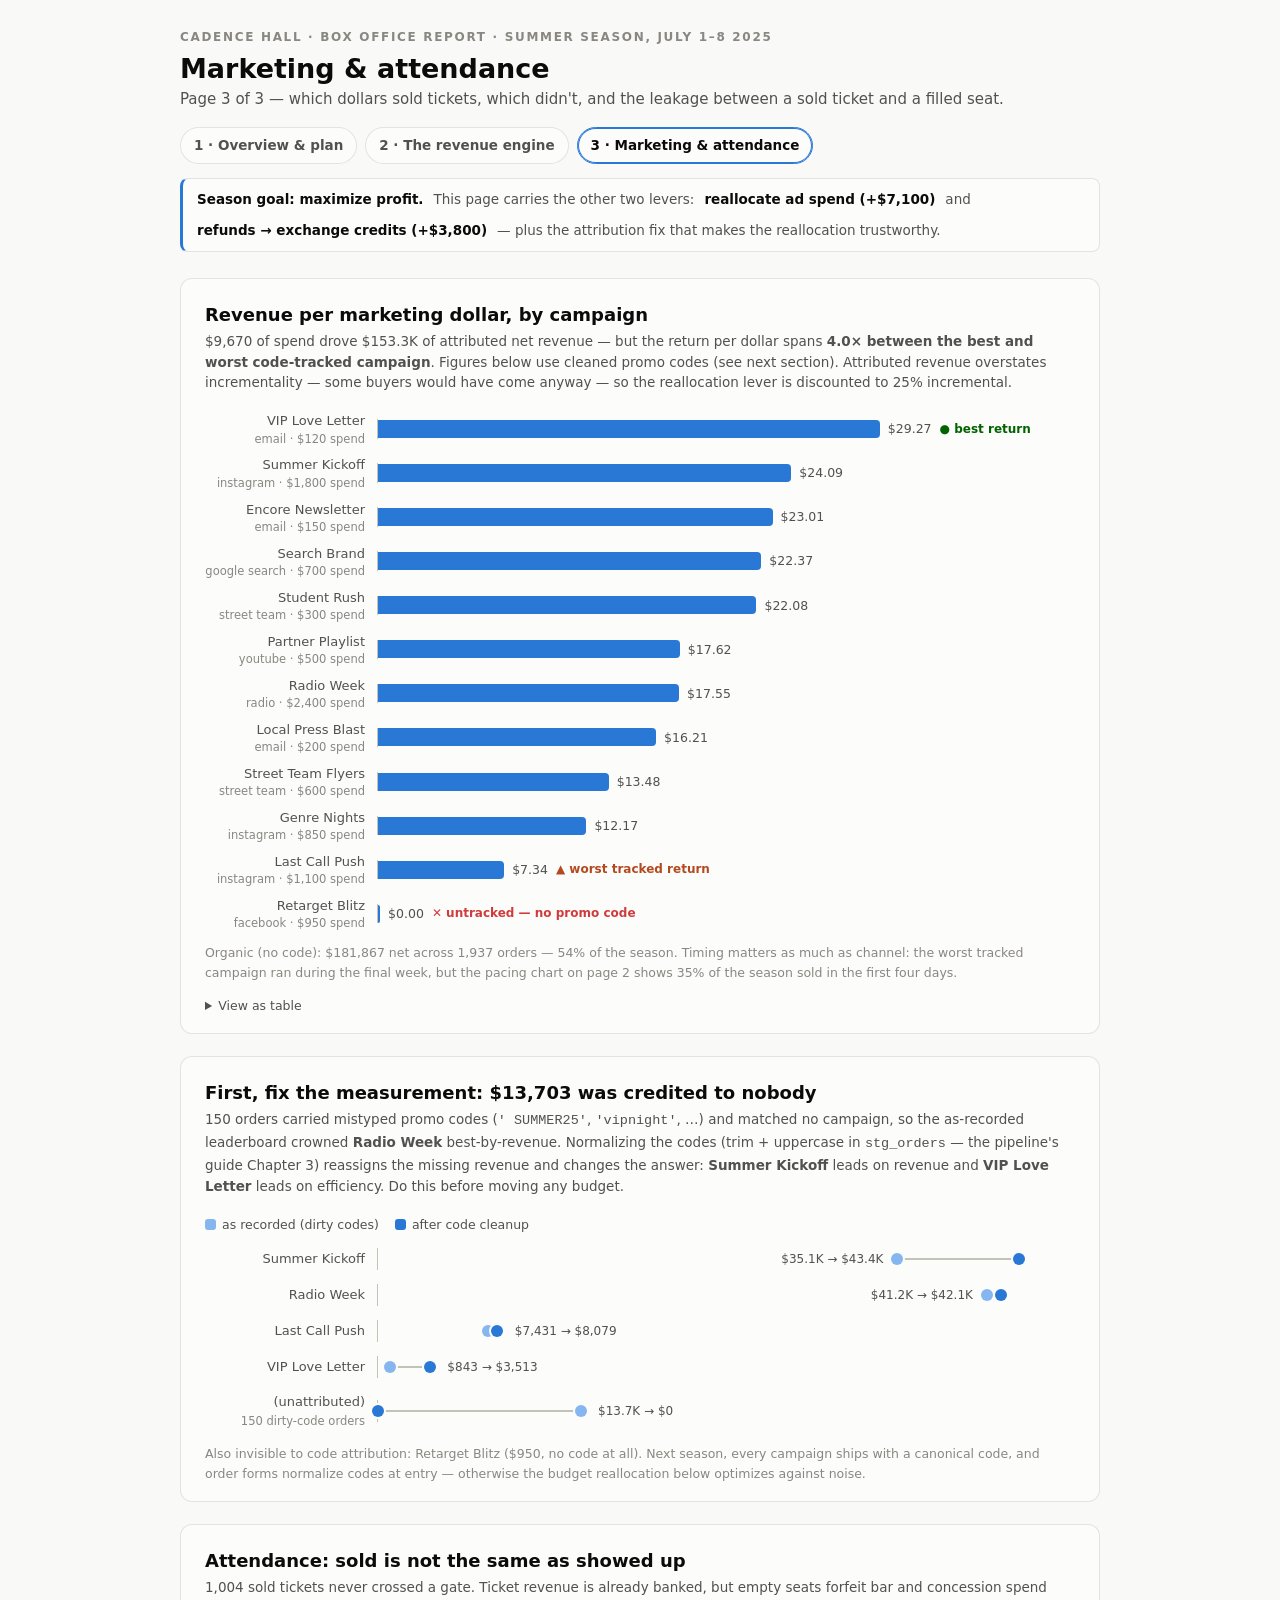
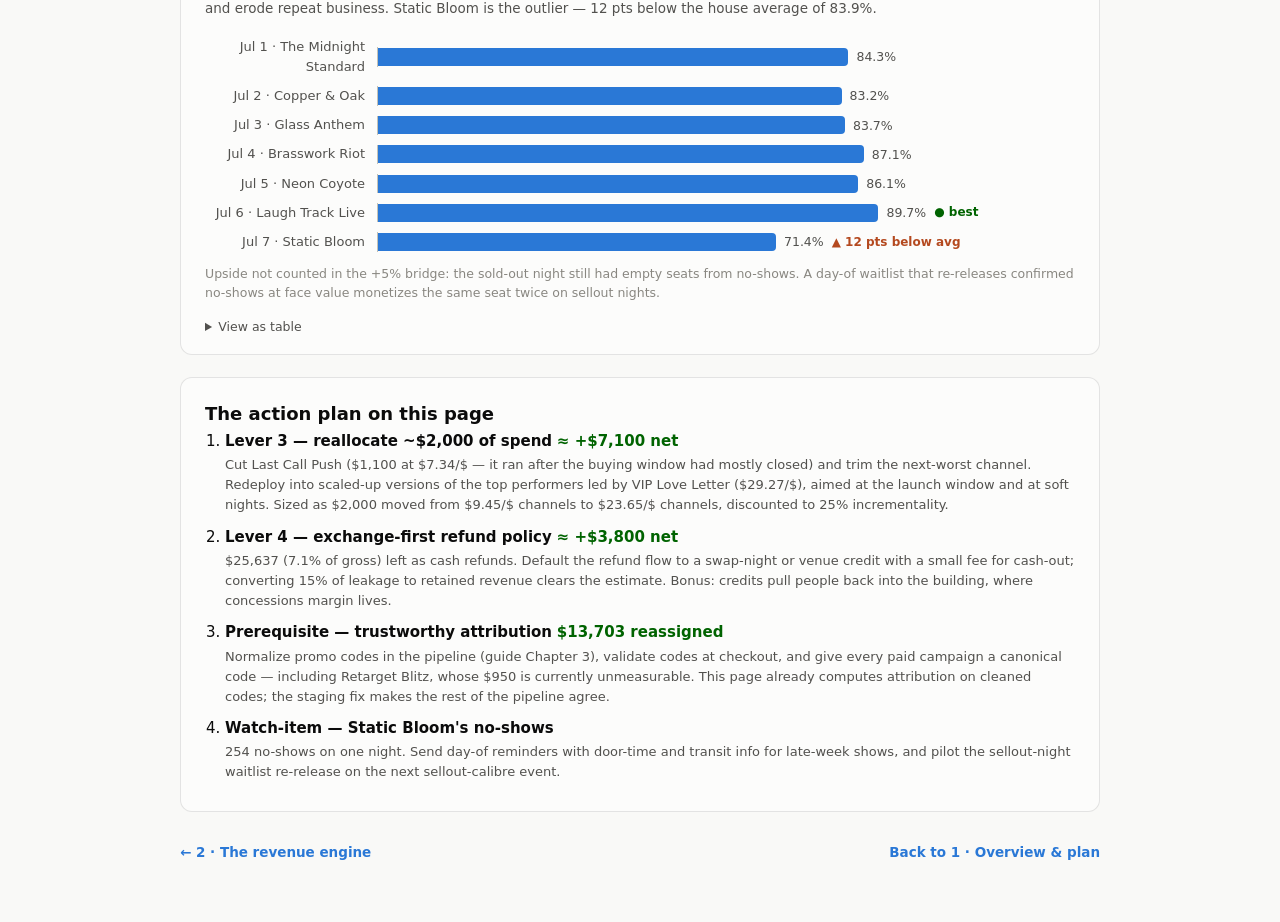
==== commit a383a8d9: "Restructure as a guide: docs/guide chapters, README as landing page The repo read as a project that " ====
--- a/reports/boxoffice/marketing.html
+++ b/reports/boxoffice/marketing.html
@@ -38,7 +38,7 @@
 
 <section class="card" id="attribution">
   <h2>First, fix the measurement: <span data-fill="attribution.unattributed_dirty_net" data-fmt="usd0">$13,703</span> was credited to nobody</h2>
-  <p class="lede"><span data-fill="attribution.unattributed_dirty_orders">150</span> orders carried mistyped promo codes (<code>' SUMMER25'</code>, <code>'vipnight'</code>, …) and matched no campaign, so the as-recorded leaderboard crowned <strong data-fill="derived.best_by_revenue_dirty">Radio Week</strong> best-by-revenue. Normalizing the codes (trim + uppercase in <code>stg_orders</code> — the pipeline's README Step 5) reassigns the missing revenue and changes the answer: <strong data-fill="derived.best_by_revenue_clean">Summer Kickoff</strong> leads on revenue and <strong data-fill="derived.best_campaign.name">VIP Love Letter</strong> leads on efficiency. Do this before moving any budget.</p>
+  <p class="lede"><span data-fill="attribution.unattributed_dirty_orders">150</span> orders carried mistyped promo codes (<code>' SUMMER25'</code>, <code>'vipnight'</code>, …) and matched no campaign, so the as-recorded leaderboard crowned <strong data-fill="derived.best_by_revenue_dirty">Radio Week</strong> best-by-revenue. Normalizing the codes (trim + uppercase in <code>stg_orders</code> — the pipeline's guide Chapter 3) reassigns the missing revenue and changes the answer: <strong data-fill="derived.best_by_revenue_clean">Summer Kickoff</strong> leads on revenue and <strong data-fill="derived.best_campaign.name">VIP Love Letter</strong> leads on efficiency. Do this before moving any budget.</p>
 
   <div class="legend">
     <span class="key"><span class="swatch" style="background:var(--s1-soft)"></span>as recorded (dirty codes)</span>
@@ -72,7 +72,7 @@
     <li><strong>Lever 4 — exchange-first refund policy</strong> <span class="amount">≈ <span data-fill="levers.3.amount" data-fmt="plus_usd0">+$3,800</span> net</span>
       <p><span data-fill="totals.refunded_rev" data-fmt="usd0">$25,637</span> (<span data-fill="totals.refund_share_of_gross" data-fmt="pct1">7.1%</span> of gross) left as cash refunds. Default the refund flow to a swap-night or venue credit with a small fee for cash-out; converting <span data-fill="computed.refund_convert_pct" data-fmt="pct0">15%</span> of leakage to retained revenue clears the estimate. Bonus: credits pull people back into the building, where concessions margin lives.</p></li>
     <li><strong>Prerequisite — trustworthy attribution</strong> <span class="amount"><span data-fill="attribution.unattributed_dirty_net" data-fmt="usd0">$13,703</span> reassigned</span>
-      <p>Normalize promo codes in the pipeline (README Step 5), validate codes at checkout, and give every paid campaign a canonical code — including <span data-fill="derived.untracked_campaign.name">Retarget Blitz</span>, whose <span data-fill="derived.untracked_campaign.spend" data-fmt="usd0">$950</span> is currently unmeasurable. This page already computes attribution on cleaned codes; the staging fix makes the rest of the pipeline agree.</p></li>
+      <p>Normalize promo codes in the pipeline (guide Chapter 3), validate codes at checkout, and give every paid campaign a canonical code — including <span data-fill="derived.untracked_campaign.name">Retarget Blitz</span>, whose <span data-fill="derived.untracked_campaign.spend" data-fmt="usd0">$950</span> is currently unmeasurable. This page already computes attribution on cleaned codes; the staging fix makes the rest of the pipeline agree.</p></li>
     <li><strong>Watch-item — <span data-fill="derived.attendance.worst.name">Static Bloom</span>'s no-shows</strong>
       <p><span data-fill="derived.attendance.worst.no_shows" data-fmt="int">254</span> no-shows on one night. Send day-of reminders with door-time and transit info for late-week shows, and pilot the sellout-night waitlist re-release on the next sellout-calibre event.</p></li>
   </ol>
